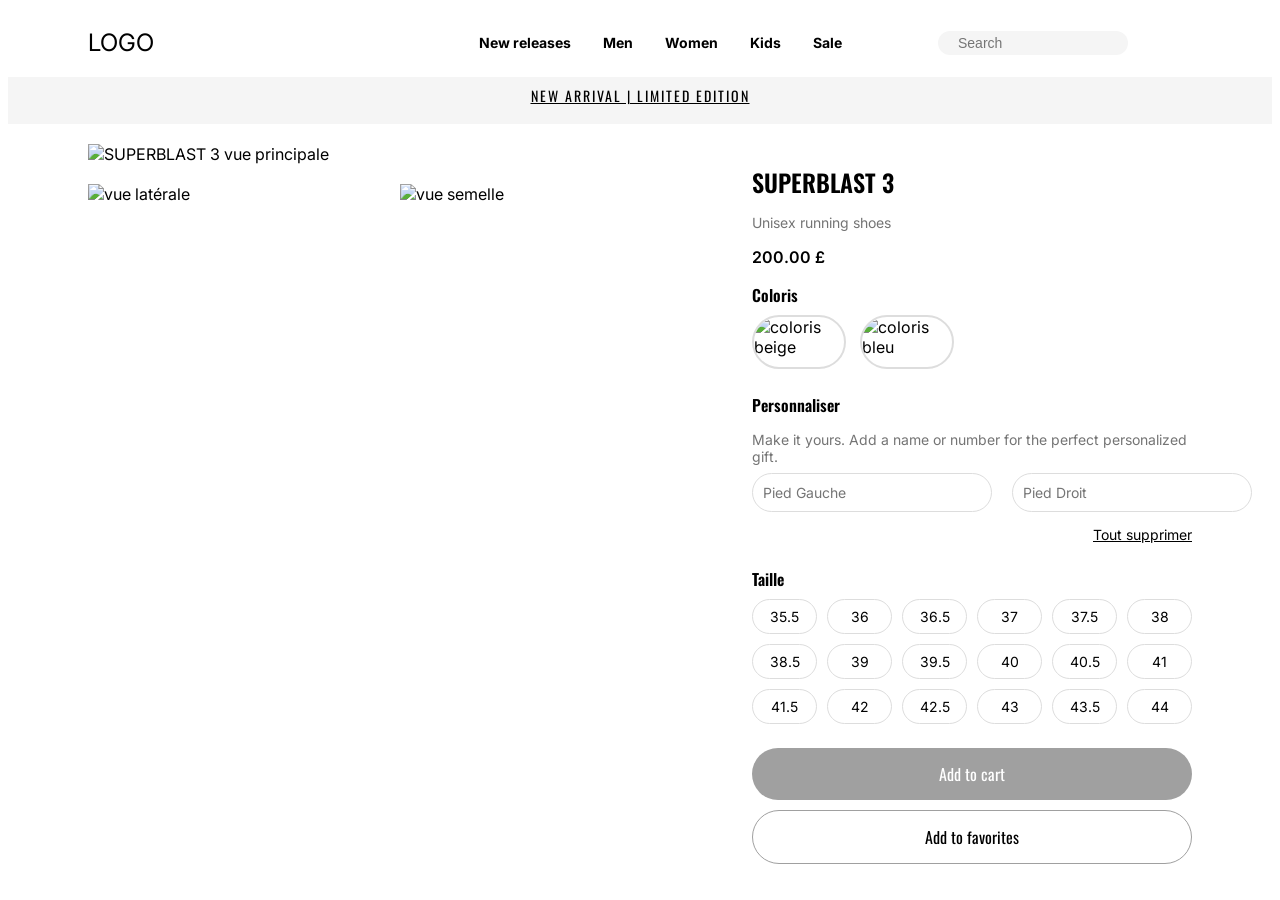
==== product.html @ 6ea42cd5 "Add files via upload" ====
<!DOCTYPE html>
<html lang="fr">
<head>
  <meta charset="UTF-8" />
  <title>SUPERBLAST 3</title>

  <script src="https://unpkg.com/lucide@latest"></script>
  <link rel="stylesheet" href="style.css" />
</head>

<body>

  <!-- NAVIGATION (identique au fichier index.html) -->
  <nav>
    <a href="index.html" class="logo">LOGO</a>

    <ul class="nav-categories">
      <li>New releases</li>    
      <li>Men</li>        
      <li>Women</li>   
      <li>Kids</li>    
      <li>Sale</li>    
    </ul>

    <div class="nav-icons">
      <input type="text" placeholder="Search" />
      <i data-lucide="heart"></i>
      <i data-lucide="shopping-bag"></i>
    </div>
  </nav>

  <!-- BANDEAU MINI -->
  <div class="bandeau-hero">
    <p class="bandeau-tag">NEW ARRIVAL | LIMITED EDITION</p>
  </div>

  <!-- CONTENU PRODUIT
       Deux colonnes : galerie à gauche, infos à droite.
       Même principe que contenu-principal sur index.html -->
  <main class="contenu-produit">

    <!-- COLONNE GAUCHE : galerie photos -->
    <section class="galerie">
      <!-- GRANDE PHOTO PRINCIPALE -->
        <div class="galerie-principale">
            <img
                src="https://images.asics.com/is/image/asics/1013A177_800_SR_RT_GLB?$sfcc-product$&wid=1146&hei=860"
                alt="SUPERBLAST 3 vue principale"
            />
        </div>

        <!-- photos subsidières -->
        <div class="galerie-miniatures">

            <img
                class="miniature"
                src="https://images.asics.com/is/image/asics/1013A177_800_SB_FR_GLB?$sfcc-product$&wid=756&hei=567"
                alt="vue latérale"
            />

            <img
                class="miniature"
                src="https://images.asics.com/is/image/asics/1013A177_800_SB_BK_GLB?$sfcc-product$&wid=756&hei=567"
                alt="vue semelle"
            />
        </div>

    </section>

    <!-- COLONNE DROITE : infos produit -->
    <aside class="infos-produit">
      <!-- NOM, DESCRIPTION, PRIX -->
        <h1 class="produit-nom">SUPERBLAST 3</h1>
        <p class="produit-description">Unisex running shoes</p>
        <p class="produit-prix">200.00 £</p>

        <!-- COLORIS -->
        <div class="produit-coloris">
            <h3 class="produit-label">Coloris</h3>

            <div class="coloris-liste-produit">

                <!-- Vignette 1 : active par défaut -->
                <div class="coloris-vignette-produit active">
                    <img
                        src="https://images.asics.com/is/image/asics/1013A177_800_SR_RT_GLB?$sfcc-product$&wid=1146&hei=860"
                        alt="coloris beige"
                    />
                </div>

                <!-- Vignette 2 -->
                <div class="coloris-vignette-produit">
                    <img
                        src="https://images.asics.com/is/image/asics/1011B794_400_SR_RT_GLB?$zoom$"
                        alt="coloris bleu"
                    />
                </div>

            </div>
            
        </div>

        <!-- PERSONNALISATION -->
        <div class="produit-personnalisation">
            <h3 class="produit-label">Personnaliser</h3>

            <!-- Description -->
            <p class="personnalisation-description">
                Make it yours. Add a name or number for the perfect personalized gift.
            </p>

            <!-- Deux champs texte côte à côte -->
            <div class="personnalisation-champs">
            <!-- https://www.w3schools.com/tags/tag_input.asp -->
                <input type="text" placeholder="Pied Gauche" />
                <input type="text" placeholder="Pied Droit"  />

             </div>

            <!-- On cliquera dessus pous supprimer les champs. -->
            <p class="personnalisation-supprimer">Tout supprimer</p>

        </div>

        <!-- TAILLES -->
        <div class="produit-tailles">
            <h3 class="produit-label">Taille</h3>

            <!-- Grille de boutons.  -->
            <div class="tailles-grille">
                <button class="btn-taille">35.5</button>
                <button class="btn-taille">36</button>
                <button class="btn-taille">36.5</button>
                <button class="btn-taille">37</button>
                <button class="btn-taille">37.5</button>
                <button class="btn-taille">38</button>
                <button class="btn-taille">38.5</button>
                <button class="btn-taille">39</button>
                <button class="btn-taille">39.5</button>
                <button class="btn-taille">40</button>
                <button class="btn-taille">40.5</button>
                <button class="btn-taille">41</button>
                <button class="btn-taille">41.5</button>
                <button class="btn-taille">42</button>
                <button class="btn-taille">42.5</button>
                <button class="btn-taille">43</button>
                <button class="btn-taille">43.5</button>
                <button class="btn-taille">44</button>
            </div>

        </div>

        <!-- BOUTONS D'ACTION -->
        <div class="produit-boutons">

            <!-- Bouton principal -->
            <button class="btn-panier">Add to cart</button>

            <!-- Bouton secondaire -->
            <button class="btn-favoris">Add to favorites</button>

        </div>

    </aside>

  </main>

  <script>
    lucide.createIcons();
  </script>

</body>
</html>
---- style.css ----
@import url('https://fonts.googleapis.com/css2?family=Inter:wght@400;600&family=Oswald:wght@400;600&display=swap');

body {
  font-family: 'Inter', sans-serif;
  color: #000000;
  background-color: #ffffff;
}

/* On définit dans les bloc suivants la barre de navigation, jusqu'à .nav-icons input  */
nav {
  display: flex;
  justify-content: space-between;
  align-items: center;
  padding: 20px 80px;
}

.logo {
  font-size: 24px;
  font-weight: 400;
  text-decoration: none;
  color: #000000;
}

.nav-categories {
  display: flex;
  gap: 32px;
  list-style: none;
  font-weight: 700;
  font-size: 14px;
  position : absolute;
  left : 50%;
  transform : translateX(-50%); /* Je ne trouvais pas comment centrer les catégories dans la nav, j'ai utilisé un LLM qui m'a conseillé cette technique : positionner les catégories en absolu, les placer à 50% à gauche, puis les faire reculer de la moitié de leur propre largeur avec translateX(-50%) pour les centrer parfaitement. */
}

.nav-icons {
  display: flex;
  align-items: center;
  gap: 32px;
}

.nav-icons input {
  background-color: #f5f5f5;
  border: none;
  border-radius: 50px;
  padding: 4px 20px;
  font-size: 14px;
  outline: none;
  width: 150px;
}

/*  On définit dans les bloc suivants le style du bandeau de la nouvelle collection jusqu'à .bandeau-description,
je le réutilise dans la page produit */
.bandeau-hero {
  background-color: #f5f5f5; 
  text-align: center;        /* centre tout le texte à l'intérieur */ 
  padding: 4px;      
}

.bandeau-tag {
  font-family: 'Oswald', sans-serif;
  font-size: 14px;
  text-decoration: underline; 
  letter-spacing: 2px;     
  margin-top: 4px;         
}

.bandeau-hero h1 {
  font-family: 'Oswald', sans-serif;
  font-size: 36px;
  font-weight: 700;
  margin-top: 4px; 
  margin-bottom: 16px;
}

.bandeau-description {
  font-size: 14px;
  color: #747474;   
  max-width: 600px; /* J'ai limité la largeur du texte pour que les lignes ne soient pas trop longues, ce qui rend la lecture plus agréable. */
  margin: 0 auto;   /* auto à gauche et droite = centre le bloc. Le navigateur calcule des marges égales des deux côtés automatiquement */
  margin-bottom: 4px;
  
}

/* Les 3 blocs suivants permettent de gérer le contenu principal: les filtres et la grille de produits  */
.contenu-principal {
  display: flex;       /* les filtres et la grille sont côte à côte */
  gap: 40px;           /* espace entre la colonne filtres et la grille */
  padding: 20px 80px;  
}

.filtres {
  width: 260px;        /* largeur fixe pour la colonne des filtres */
  flex-shrink: 0;      /* J'avais un problème où, si la fenêtre devenenait trop petite, la colonne des filtres rétrécit et écrase les éléments à l'intérieur. Gemini m'a conseillé d'ajouter flex-shrink: 0 pour empêcher la colonne de rétrécir. */
}

.grille-produits {
  flex: 1;             /* permet de prendre tout l'espace disponible, lu ici : https://forums.waytolearnx.com/t/comment-forcer-une-div-a-utiliser-lespace-restant-html-css/257/4 */
}

/* Je définis dans le bloc suivant le style du bouton pour rénitialiser les filtres */
.btn-filtres {
  width: 100%; 
  padding: 8px 16px;
  margin-bottom: 20px;
  background-color: #f5f5f5;
  border: none;
  font-family: 'Inter', sans-serif;
  font-size: 14px;
  cursor: pointer;  /* indique que c'est cliquable */
  border-radius: 50px;
}

/* Le bloc suivant gère les lignes de filtres */
.filtre-ligne {
  display: flex;
  justify-content: space-between; /* permet d'avoir le label à gauche et le chevron à droite */
  align-items: center; /* centre verticalement le label et le chevron */
  padding: 12px 0;
  font-size: 14px;
  border-bottom: 1px solid #dddddd; /* ligne séparatrice entre les differents filtres */
}

/* Dans les deux blocs suivants, je gère les pastilles de couleur */

/* Je n'arrivais pas à centrer les pastilles sur plusieurs lignes, j'ai utilisé l'intelligence artificielle 
qui m'a conseillé d'utiliser CSS Grid pour la grille de pastilles, au lieu de Flexbox. Avec Grid, 
je définis 8 colonnes de 22px (la taille d'une pastille), et le navigateur gère automatiquement le passage 
à la ligne après 8 pastilles. J'ai laissé les commentaires fournis le LLM 

Plus tard j'ai utilisé dans la grille des produits la même technique mais cette fois avec des colonnes flexibles qui s'adaptent à la taille de la fenêtre, utile pour faire un site responsive.

*/
.couleurs-grille {
  display: grid;
  grid-template-columns: repeat(8, 22px); 
  /* 8 colonnes de 22px (la largeur d'une pastille). On choisit 8 car on a 9 pastilles → 2 lignes de 8 et 1, 
  propre */
  gap: 8px;
  padding: 12px 0;
  width: fit-content; /* le bloc prend exactement la largeur de ses 8 colonnes + gaps, pas plus */
  margin: 0 auto;     /* centre ce bloc dans la colonne filtres  */
}

.pastille {
  width: 22px;
  height: 22px;
  border-radius: 50%;
  border: 1px solid #dddddd;
}

/*  GRILLE DE PRODUITS  */
.grille-produits {
  display: grid;
  grid-template-columns: repeat(auto-fill, minmax(280px, 1fr));
  /* colonnes qui s'adaptent à la taille de la fenêtre. minmax(280px, 1fr) = chaque colonne fait au moins 280px,
   mais peut s'étendre si l'espace disponible le permet. */
  gap: 30px; /* espace entre chaque carte */
}

/* CARTE PRODUIT */
.carte-produit {
  display: flex;
  flex-direction: column;
  color: #000000;     
  cursor: pointer;
}

/* Photo principale de la carte, le LLM m'a appris que pour appliquer un style à l'image principale d'une carte, on utilise > afin de cibler l'image parent de la classe */
.carte-produit > img {
  width: 100%;      /* prend toute la largeur de la colonne */
  height: 200px;    /* hauteur fixe pour que toutes les cartes aient la même taille */
  object-fit: cover;
}

/*  VIGNETTES DE COLORIS  */
.coloris-liste {
  display: flex;   /* les vignettes côte à côte */
  gap: 8px;
  margin: 8px 0 8px; 
}

.coloris-vignette {
  width: 50px;
  height: 30px;
  border-radius: 50px;  /* J'ai essayé de garder au maximum cette idée de forme ronde avec un border-radius de 50px */
  border: 1px solid #dddddd;
  overflow: hidden; 
  position: relative; /* nécessaire pour le trait diagonal du coloris non disponible, IA voir en dessous */
}

.coloris-vignette img {
  width: 100%;
  height: 100%;
  object-fit: cover;
}

/* Vignette non disponible — image plus claire */
.coloris-vignette.non-dispo {
  opacity: 0.4;
  position: relative;
}

/* IA : cette technique de ligne diagonale en CSS a été assistée par IA pour faire le trait diagonal sur les coloris 
non disponibles. On utilise un pseudo-élément ::after qui crée une couche par dessus la vignette, avec un dégradé linéaire 
qui fait une ligne noire diagonale au milieu, et transparent de chaque côté pour ne pas cacher le reste de la vignette. */

.coloris-vignette.non-dispo::after {
  content: '';
  position: absolute;
  top: 0;
  left: 0;
  width: 100%;
  height: 100%;
  background: linear-gradient(
    to top right,
    transparent 48%,
    #000000 48%,
    #000000 52%,
    transparent 52%
  );
}

/* Dans les 3 blocs suivants, je gère les différents textes de chaque carte */

.carte-nom {
  display: block; /* permet de forcer le retour à la ligne */
  font-family: 'Oswald', sans-serif;
  font-size: 14px;
  font-weight: 600;
}

.carte-description {
  display: block;
  font-size: 14px;
  color: #747474;
}

.carte-prix {
  display: block;
  font-size: 14px;
  font-weight: 600;
}

/* ------------------------ PAGE PRODUIT ------------------ */

/*  Dans les 3 blocs suivants, je gère la structure de la page produit : images + description + achat  */
.contenu-produit {
  display: flex;        
  gap: 60px;            /* espace entre les deux colonnes */
  padding: 20px 80px;   /* même padding que la page d'accueil */
}

.galerie {
  flex: 1;              /* prend tout l'espace disponible à gauche */
  min-width: 0px;       /* nécessaire pour que la galerie puisse rétrécir si la page devient trop petite, 
                        sinon elle déborde et crée une barre de scroll horizontale. C'est un choix propre à moi-même
                        Je préfère garder les infos que les images. Je rencontre cependant un problème lorsque je viens 
                        réduire la taille de la page, les infos ne se calent pas parfaitement sur la taille*/
}

.infos-produit {
  width: 440px;         /* largeur fixe pour la colonne infos */
  flex-shrink: 0;       /* ne rétrécit pas si la page est petite */
}

/* GALERIE PRINCIPALE */
.galerie-principale img {
  width: 100%;       /* prend toute la largeur de la colonne gauche */ 
  height: 480px;      /* hauteur fixe pour que la grande photo ait toujours la même taille, même si les images ont des proportions différentes */
  object-fit: cover; 
}

.galerie-miniatures {
  display: flex;
  gap: 20px;
  margin-top: 20px;
}

.miniature {
  flex: 1;
  width: 0;   
  height: 300px;     
  object-fit: cover; 
}

/* BLOC INFOS PRODUIT */

.produit-nom {
  font-family: 'Oswald', sans-serif;
  font-size: 24px;
  font-weight: 600;
  margin-bottom: 8px;
}

.produit-description {
  font-size: 14px;
  color: #747474;   
  margin-bottom: 8px;
}

.produit-prix {
  font-size: 16px;
  font-weight: 600;
  margin-bottom: 8px; /* espace avant la section coloris */
}

/* COLORIS */
.produit-coloris {
  margin-bottom: 24px; /* espace sous la section */
}

/* Titre de section (Coloris, Taille, Personnaliser) */
.produit-label {
  font-family: 'Oswald', sans-serif;
  font-size: 16px;
  font-weight: 600;
  margin-bottom: 8px;
}

/* Ligne de vignettes */
.coloris-liste-produit {
  display: flex;
  gap: 14px;
}

/* Vignette de coloris */
.coloris-vignette-produit {
  width: 90px;    /* valeur exacte du Figma */
  height: 50px;
  border-radius: 50px;
  border: 2px solid #dddddd; /* bordure grise par défaut */
  overflow: hidden;
  cursor: pointer;
}

.coloris-vignette-produit img {
  width: 100%;
  height: 100%;
  object-fit: cover;
}

/* Vignette sélectionnée */
.coloris-vignette-produit-active {
  border-color: #000000; /* bordure noire pour indiquer que c'est le coloris sélectionné */
}

/* Dans les 6 blocs suivants, je gère la partie personnalisation */
.produit-personnalisation {
  margin-bottom: 24px;
}

.personnalisation-description {
  font-size: 14px;
  color: #747474;
  margin-bottom: 8px;
}

/* Les deux champs côte à côte */
.personnalisation-champs {
  display: flex;
  gap: 20px;          /* espace entre les deux champs */
  margin-bottom: 8px;
}

.personnalisation-champs input {
  flex: 1;            /* chaque champ prend la même largeur */
  border: 1px solid #dddddd;
  padding: 10px;
  font-size: 14px;
  border-radius: 50px;
  font-family: 'Inter', sans-serif;
}

.personnalisation-supprimer {
  font-size: 14px;
  text-align: right;  
  text-decoration: underline;
  cursor: pointer;
  color: #000000;
}

/* TAILLES */
.produit-tailles {
  margin-bottom: 24px;
}

.tailles-grille {
  display: grid;
  grid-template-columns: repeat(6, 1fr);
  gap: 10px;
}

.btn-taille {
  padding: 8px 0;
  border: 1px solid #dddddd;
  background: white;
  font-family: 'Inter', sans-serif;
  font-size: 14px;
  cursor: pointer;
  border-radius: 50px;
}

/* Dans les 4 blocs suivants, je gère les boutons add to cart et add to favorites */
.produit-boutons {
  display: flex;
  flex-direction: column; /* les deux boutons s'empilent */
  gap: 10px;
}

/* Bouton Add to cart */
.btn-panier {
  width: 100%;
  padding: 14px;
  background-color: #a0a0a0; 
  color: white;
  border: none;
  font-family: 'Oswald', sans-serif;
  font-size: 16px;
  cursor: pointer;
  border-radius: 50px;      
}


/* Bouton Add to favorites */
.btn-favoris {
  width: 100%;
  padding: 14px;
  background-color: white;
  color: #000000;
  border: 1px solid #a0a0a0;
  font-family: 'Oswald', sans-serif;
  font-size: 16px;
  cursor: pointer;
  border-radius: 50px;
}
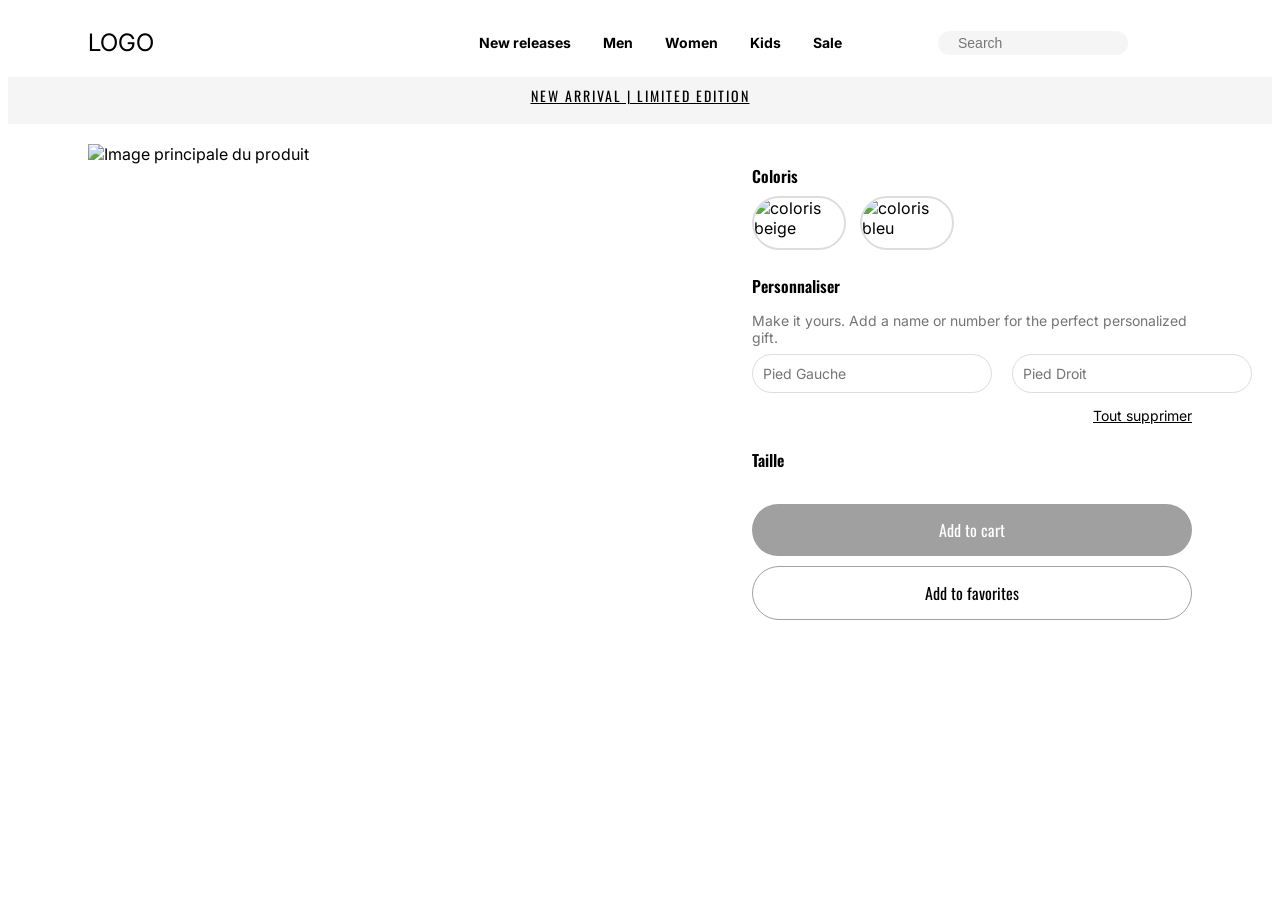
==== commit 09111ca0: "add javascript" ====
--- a/product.html
+++ b/product.html
@@ -6,6 +6,7 @@
 
   <script src="https://unpkg.com/lucide@latest"></script>
   <link rel="stylesheet" href="style.css" />
+  <script src="products.js" defer></script>
 </head>
 
 <body>
@@ -42,62 +43,39 @@
     <!-- COLONNE GAUCHE : galerie photos -->
     <section class="galerie">
       <!-- GRANDE PHOTO PRINCIPALE -->
-        <div class="galerie-principale">
+      <div class="galerie-principale">
             <img
-                src="https://images.asics.com/is/image/asics/1013A177_800_SR_RT_GLB?$sfcc-product$&wid=1146&hei=860"
-                alt="SUPERBLAST 3 vue principale"
+                id="prod-image"
+                src=""
+                alt="Image principale du produit"
             />
-        </div>
+      </div>
 
-        <!-- photos subsidières -->
-        <div class="galerie-miniatures">
-
-            <img
-                class="miniature"
-                src="https://images.asics.com/is/image/asics/1013A177_800_SB_FR_GLB?$sfcc-product$&wid=756&hei=567"
-                alt="vue latérale"
-            />
-
-            <img
-                class="miniature"
-                src="https://images.asics.com/is/image/asics/1013A177_800_SB_BK_GLB?$sfcc-product$&wid=756&hei=567"
-                alt="vue semelle"
-            />
-        </div>
-
+      <!-- J'ai supprimé les photos subsidières, je n'ai pas réussi à les charger -->
     </section>
 
     <!-- COLONNE DROITE : infos produit -->
     <aside class="infos-produit">
       <!-- NOM, DESCRIPTION, PRIX -->
-        <h1 class="produit-nom">SUPERBLAST 3</h1>
-        <p class="produit-description">Unisex running shoes</p>
-        <p class="produit-prix">200.00 £</p>
+      <h1 class="produit-nom" id="prod-nom"></h1>
+        <p class="produit-description" id="prod-desc"></p>
+        <p class="produit-prix" id="prod-prix"></p>
 
         <!-- COLORIS -->
         <div class="produit-coloris">
-            <h3 class="produit-label">Coloris</h3>
+          <h3 class="produit-label">Coloris</h3>
 
-            <div class="coloris-liste-produit">
+          <div class="coloris-liste-produit">
+            <div class="coloris-vignette-produit active">
+                <!-- Je n'ai pas réussi à charger les nouvelles images, j'ai demandé à l'IA qui m'a indiqué que c'était un problème d'ID. Je n'ai pas réussi à comprendre le problème -->
+                <img src="https://images.asics.com/is/image/asics/1013A177_800_SR_RT_GLB?$sfcc-product$&wid=1146&hei=860" alt="coloris beige" />
+            </div>
+            <div class="coloris-vignette-produit">
+              <img src="https://images.asics.com/is/image/asics/1011B794_400_SR_RT_GLB?$zoom$" alt="coloris bleu" />
+            </div>
 
-                <!-- Vignette 1 : active par défaut -->
-                <div class="coloris-vignette-produit active">
-                    <img
-                        src="https://images.asics.com/is/image/asics/1013A177_800_SR_RT_GLB?$sfcc-product$&wid=1146&hei=860"
-                        alt="coloris beige"
-                    />
-                </div>
+          </div>
 
-                <!-- Vignette 2 -->
-                <div class="coloris-vignette-produit">
-                    <img
-                        src="https://images.asics.com/is/image/asics/1011B794_400_SR_RT_GLB?$zoom$"
-                        alt="coloris bleu"
-                    />
-                </div>
-
-            </div>
-            
         </div>
 
         <!-- PERSONNALISATION -->
@@ -109,13 +87,13 @@
                 Make it yours. Add a name or number for the perfect personalized gift.
             </p>
 
-            <!-- Deux champs texte côte à côte -->
+             <!-- Deux champs texte côte à côte -->
             <div class="personnalisation-champs">
-            <!-- https://www.w3schools.com/tags/tag_input.asp -->
+                <!-- https://www.w3schools.com/tags/tag_input.asp -->
                 <input type="text" placeholder="Pied Gauche" />
                 <input type="text" placeholder="Pied Droit"  />
 
-             </div>
+            </div>
 
             <!-- On cliquera dessus pous supprimer les champs. -->
             <p class="personnalisation-supprimer">Tout supprimer</p>
@@ -125,29 +103,10 @@
         <!-- TAILLES -->
         <div class="produit-tailles">
             <h3 class="produit-label">Taille</h3>
-
-            <!-- Grille de boutons.  -->
-            <div class="tailles-grille">
-                <button class="btn-taille">35.5</button>
-                <button class="btn-taille">36</button>
-                <button class="btn-taille">36.5</button>
-                <button class="btn-taille">37</button>
-                <button class="btn-taille">37.5</button>
-                <button class="btn-taille">38</button>
-                <button class="btn-taille">38.5</button>
-                <button class="btn-taille">39</button>
-                <button class="btn-taille">39.5</button>
-                <button class="btn-taille">40</button>
-                <button class="btn-taille">40.5</button>
-                <button class="btn-taille">41</button>
-                <button class="btn-taille">41.5</button>
-                <button class="btn-taille">42</button>
-                <button class="btn-taille">42.5</button>
-                <button class="btn-taille">43</button>
-                <button class="btn-taille">43.5</button>
-                <button class="btn-taille">44</button>
+            
+            <div class="tailles-grille" id="prod-tailles">
             </div>
-
+            
         </div>
 
         <!-- BOUTONS D'ACTION -->
@@ -158,7 +117,7 @@
 
             <!-- Bouton secondaire -->
             <button class="btn-favoris">Add to favorites</button>
-
+            
         </div>
 
     </aside>
